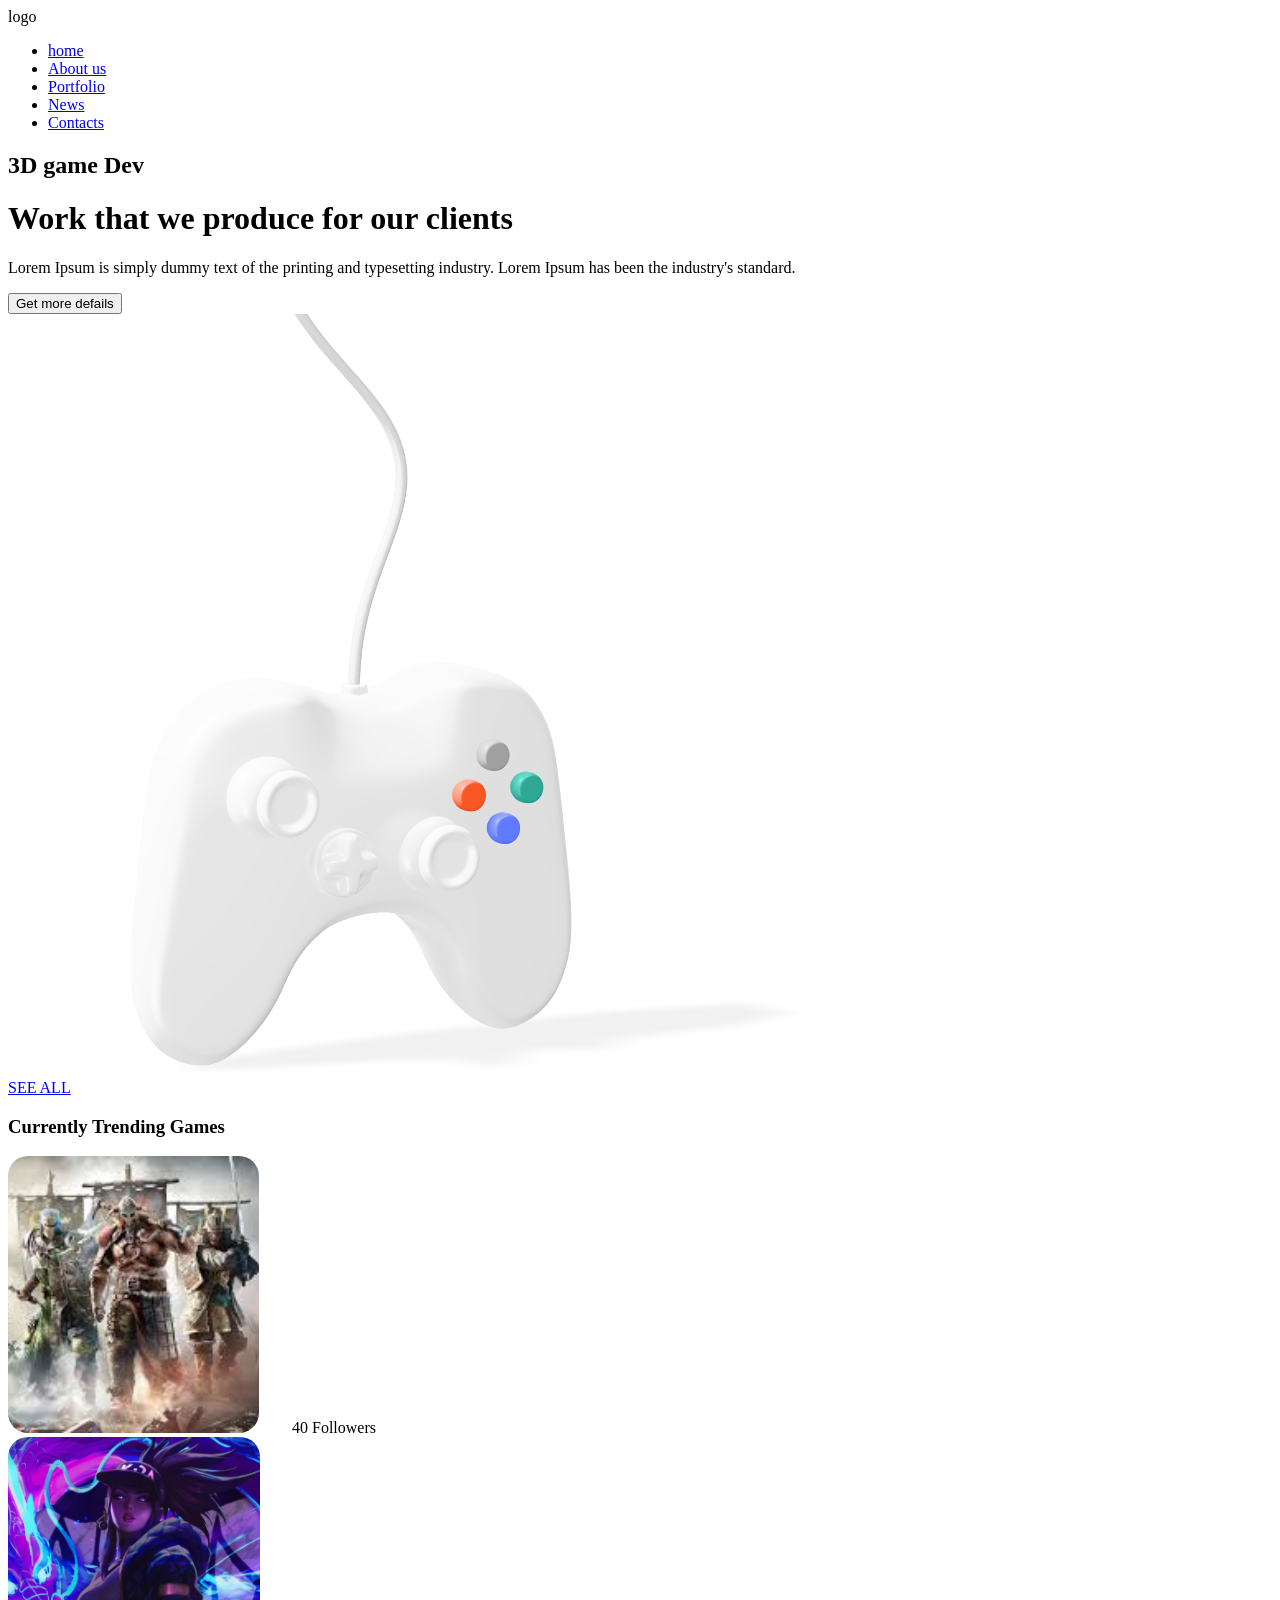
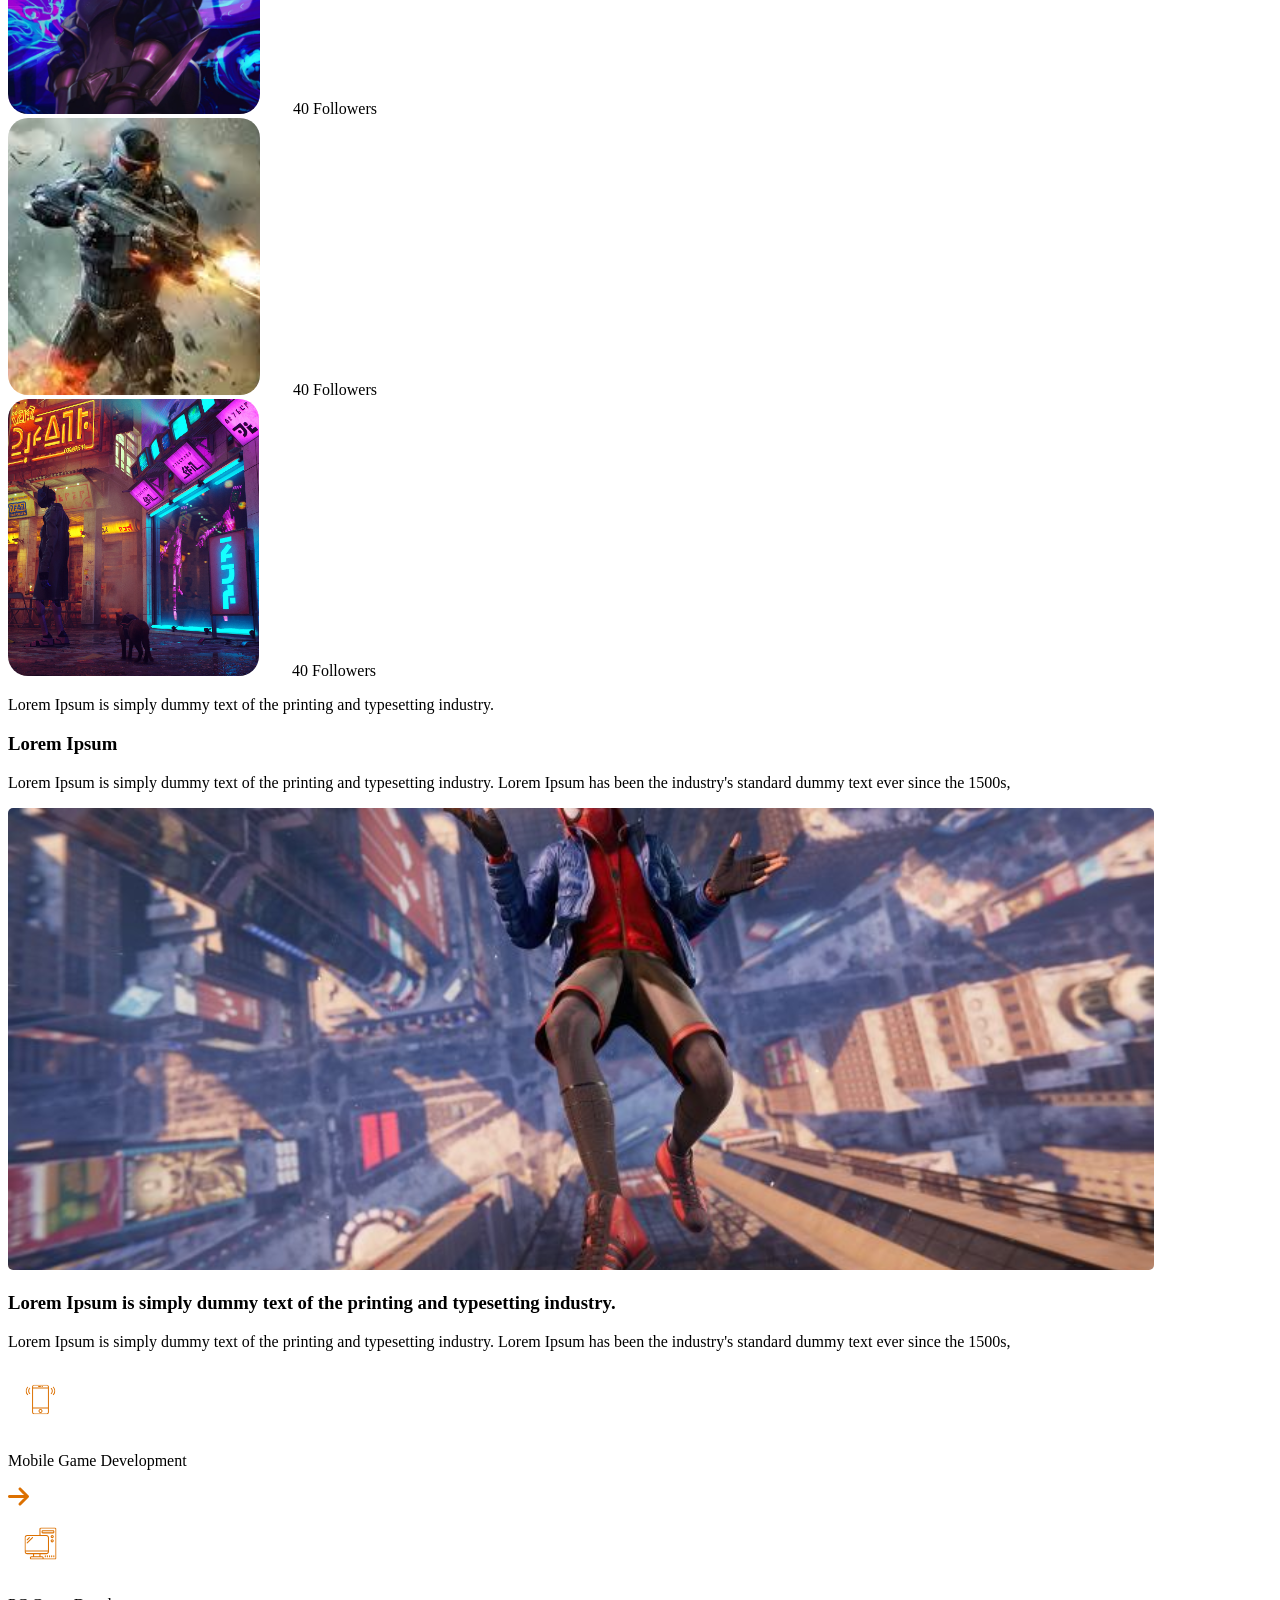
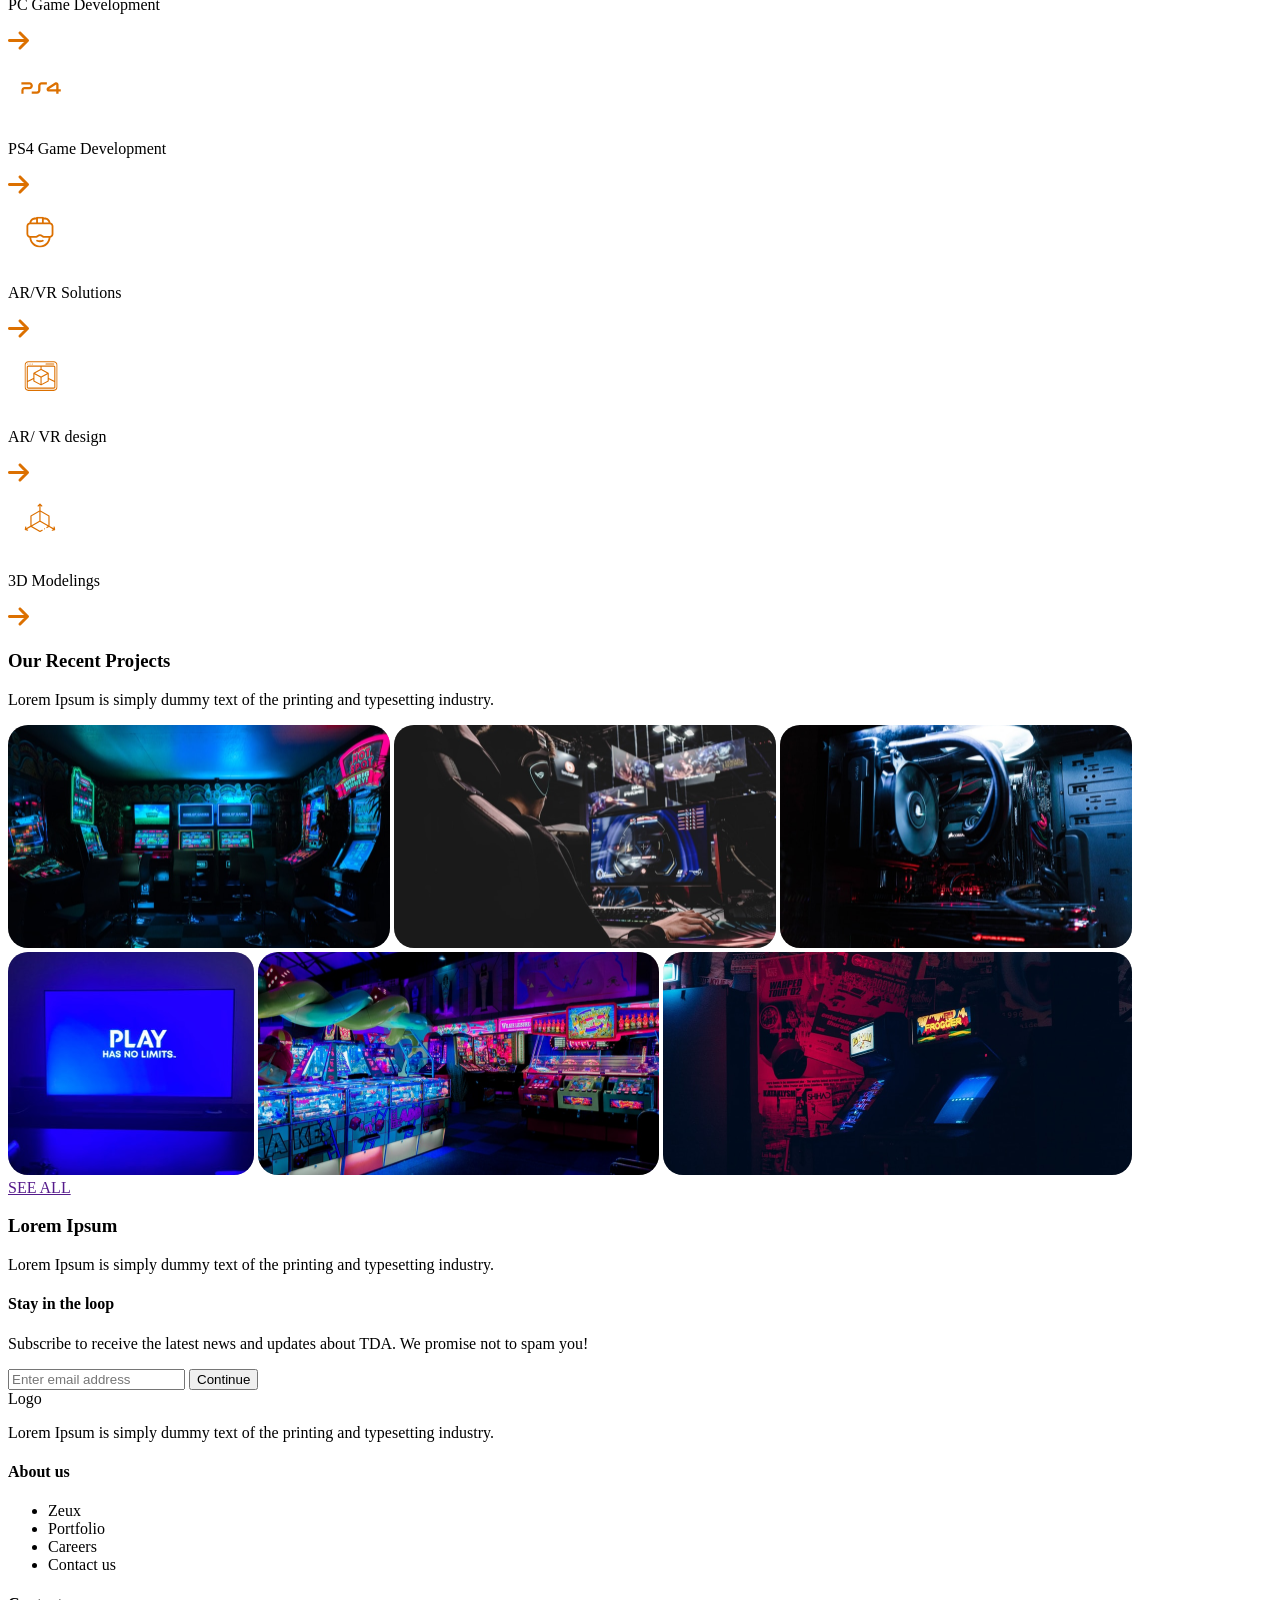
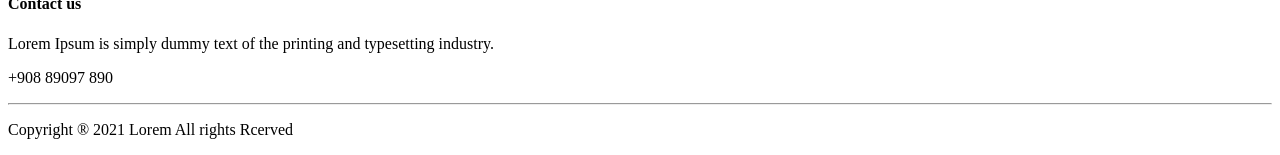
==== index.html @ cae913a5 "Initial commit" ====
<!DOCTYPE html>
<html lang="en">
<head>
    <meta charset="UTF-8">
    <meta name="viewport" content="width=device-width, initial-scale=1.0">
    <title>Game Website</title>
    <link rel="stylesheet" href="/css/main.css">
</head>

<body>
    <div class="wrapper">
        <header class="container">
            <span class="logo">logo</span>
            <nav>
                <ul>
                    <li class="active"><a href="/">home</a></li>
                    <li><a href="/about.html">About us</a></li>
                    <li><a href="#">Portfolio</a></li>    
                    <li><a href="#">News</a></li> 
                    <li class="btn"><a href="/contacts.html">Contacts</a></li>
                </ul>
            </nav>
         </header>

     <div class="hero container">
        
             <div class="hero--info">
                 <h2>3D game Dev</h2>
                 <h1>Work that we produce for our clients</h1>
                 <p>Lorem Ipsum is simply dummy text of the printing and typesetting industry. Lorem Ipsum has been the industry's standard.</p>
                 <button class="btn">Get more defails </button>                
                
            </div>
         <img src="img/joustik.svg" alt="">
         </div>

        <div class="container trending">
            <a href="#" class="see-all">SEE ALL</a>
             <h3>Currently Trending Games</h3>
            

            <div class="games">
                <div class=" blok">
                    <img src="/img/Game1.svg" alt="">
                    <span><img src="/img/fire 1.svg" alt=""> 40 Followers </span>

                </div>
                <div class=" blok">
                    <img src="/img/Game2.svg" alt="">
                    <span><img src="/img/fire 1.svg" alt=""> 40 Followers </span>

                </div>
                <div class=" blok">
                    <img src="/img/Game3.svg" alt="">
                    <span><img src="/img/fire 1.svg" alt=""> 40 Followers </span>

                </div>
                <div class=" blok">
                    <img src="/img/Game4.svg" alt="">
                    <span><img src="/img/fire 1.svg" alt=""> 40 Followers </span>

                </div>
            </div>
        </div>

     

     <div class="container big-text">
        <p> Lorem Ipsum is simply dummy text of the printing and typesetting industry.</p>
        </div>

        <div class="container bunner">
            <h3>Lorem Ipsum</h3>
            <p>Lorem Ipsum is simply dummy text of the printing and typesetting industry. Lorem Ipsum has been the industry's standard dummy text ever since the 1500s,</p>
            <img src="/img/bunner.svg" alt="">
        </div>
     

    </div>

    <div class="features">
        <div class="container">
            <h3>Lorem Ipsum is simply dummy text of the printing and typesetting industry.</h3>
            <p>Lorem Ipsum is simply dummy text of the printing and typesetting industry. Lorem Ipsum has been the industry's standard dummy text ever since the 1500s,</p>
            <div class="info">
                <div class="block">
                    <img src="/img/feature1.svg" alt="">
                    <p>Mobile Game Development</p>
                    <img src="/img/strela1.svg" class="arrow">
                </div>
                  <div class="block">
                    <img src="/img/feature2.svg" alt="">
                    <p>PC Game Development</p>
                    <img src="/img/strela1.svg"  class="arrow">
                </div>
                  <div class="block">
                    <img src="/img/feature3.svg" alt="">
                    <p>PS4 Game Development</p>
                    <img src="/img/strela1.svg"  class="arrow">
                </div>
                  <div class="block">
                    <img src="/img/feature4.svg" alt="">
                    <p>AR/VR Solutions</p>
                    <img src="/img/strela1.svg" class="arrow">
                </div>
                  <div class="block">
                    <img src="/img/featur5.svg" alt="">
                    <p>AR/ VR design</p>
                    <img src="/img/strela1.svg" class="arrow">
                </div>
                  <div class="block">
                    <img src="/img/feature6.svg" alt="">
                    <p>3D Modelings</p>
                    <img src="/img/strela1.svg"  class="arrow">
                </div>
            </div>
        </div>
    </div>

    <div class="wrapper">
        <div class="container projects">
            <h3>Our Recent Projects</h3>
            <p>Lorem Ipsum is simply dummy text of the printing and typesetting industry. </p>
            <div class="images">
                <img src="/img/Project1.svg" alt="">
                <img src="/img/Project2.svg" alt="">
                <img src="/img/Project3.svg" alt="">
            </div>
             <div class="images">
                <img src="/img/Project5.svg" alt="">
                <img src="/img/Project4.svg" alt="">
                <img src="/img/Project6.svg" alt="">
            </div>
            <a href="" class="see-all">SEE ALL</a>
        </div>
         
        <div class="container email">
            <h3>Lorem Ipsum</h3>
            <p>Lorem Ipsum is simply dummy text of the printing and typesetting industry. </p>
            <div class="block">
                <div>
                    <h4>Stay in the loop</h4>
                    <p>Subscribe to receive the latest news and updates about TDA.
We promise not to spam you! </p>

                </div>
                <div>
                    <input type="email" id="emailField" placeholder="Enter email address">
                    <button onclick="checkEmail()">Continue</button>
                </div>
            </div>
        </div>
      </div>

      <footer>
        <div class="block container">
                <div>
                    <span class="Logo">Logo</span>
                    <p>Lorem Ipsum is simply dummy text of the printing and typesetting industry. </p>
                </div>
                <div>
                    <h4>About us</h4>
                    <ul>
                        <li>Zeux</li>
                        <li>Portfolio</li>   
                        <li> Careers</li>  
                        <li>Contact us</li>
                    </ul>
                </div>
                <div>
                    <h4>Contact us</h4>
                    <p>Lorem Ipsum is simply dummy text of the printing and typesetting industry. </p>
                    <p>+908 89097 890</p>
                </div>
        </div>
        <hr>
        <p>Copyright ® 2021 Lorem All rights Rcerved</p>
      </footer>

    <script>
        function checkEmail() {
           let email = document.querySelector('#emailField').value;
            if(!email.includes('@')) alert('Нет символа @');
          else if(!email.includes('.')) alert('Нет символа .');
          else alert('Все отлично!');
        }
    </script>
</body>

</html>
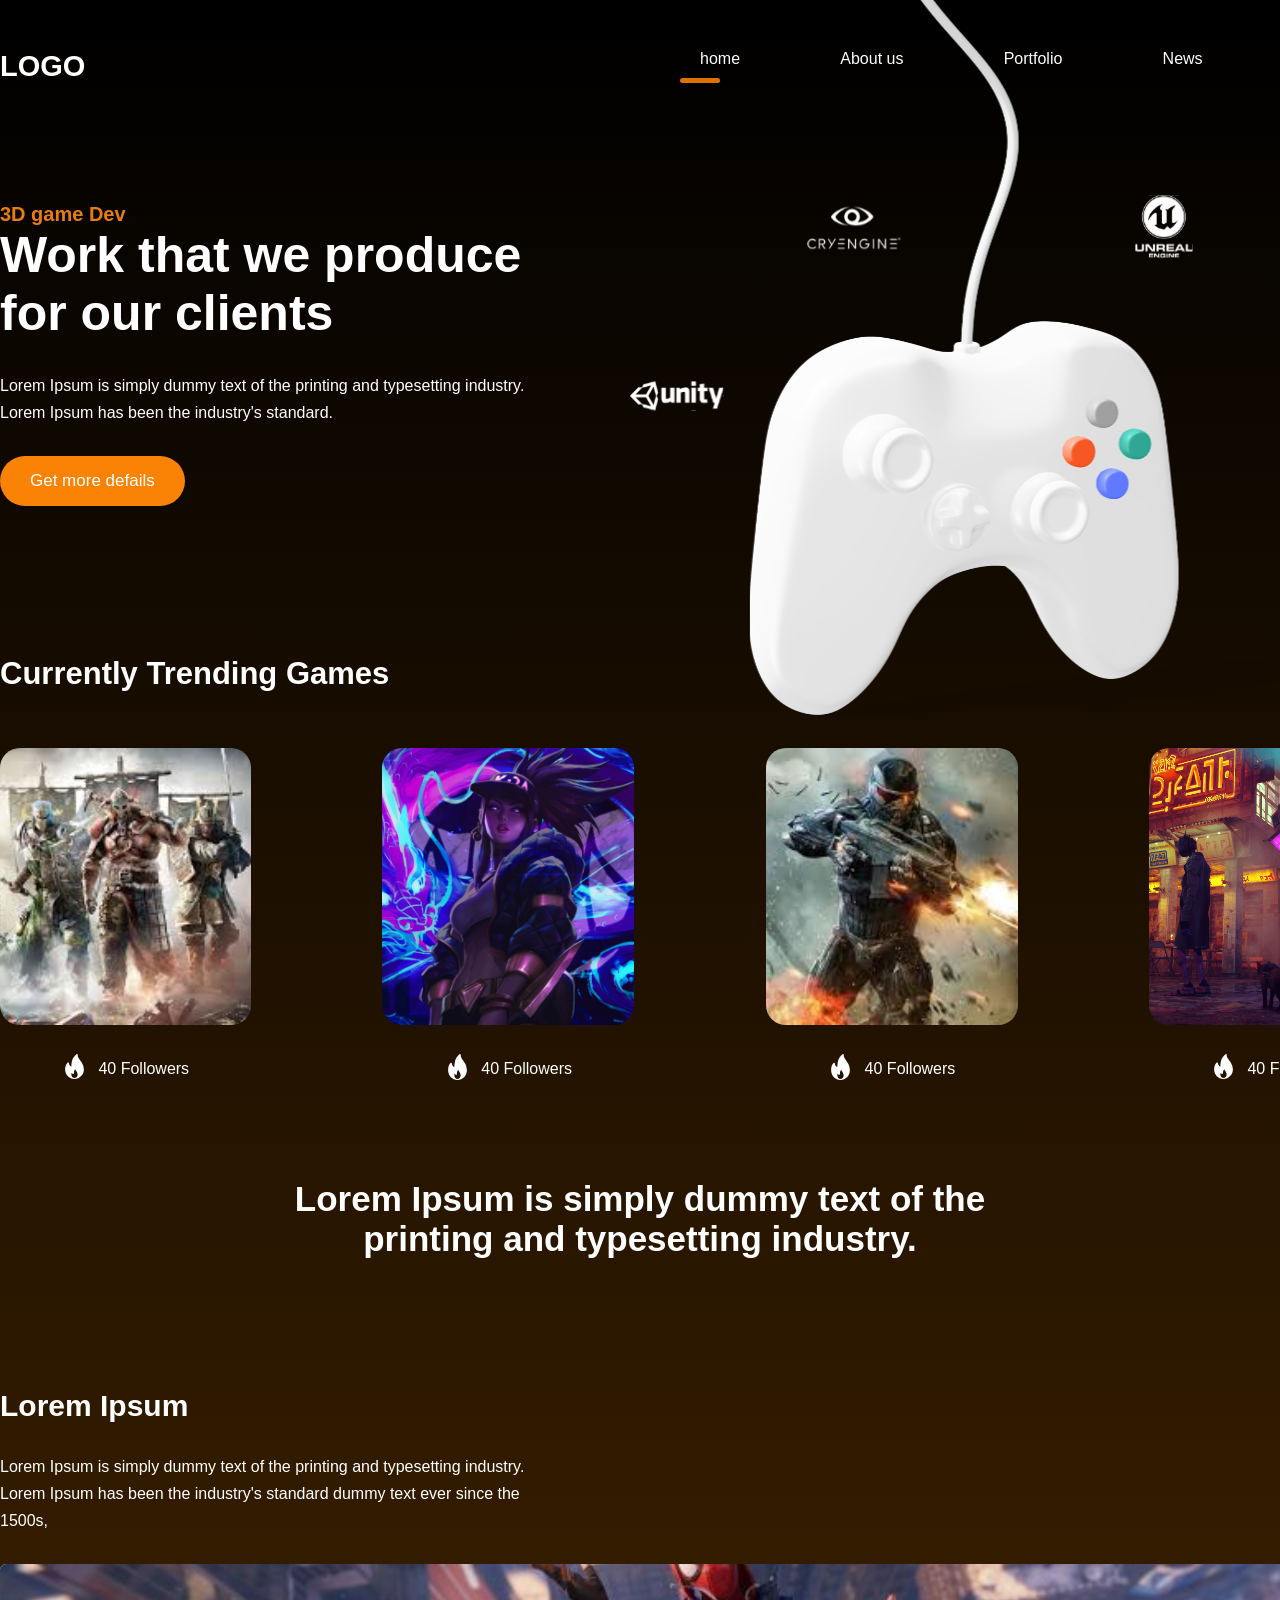
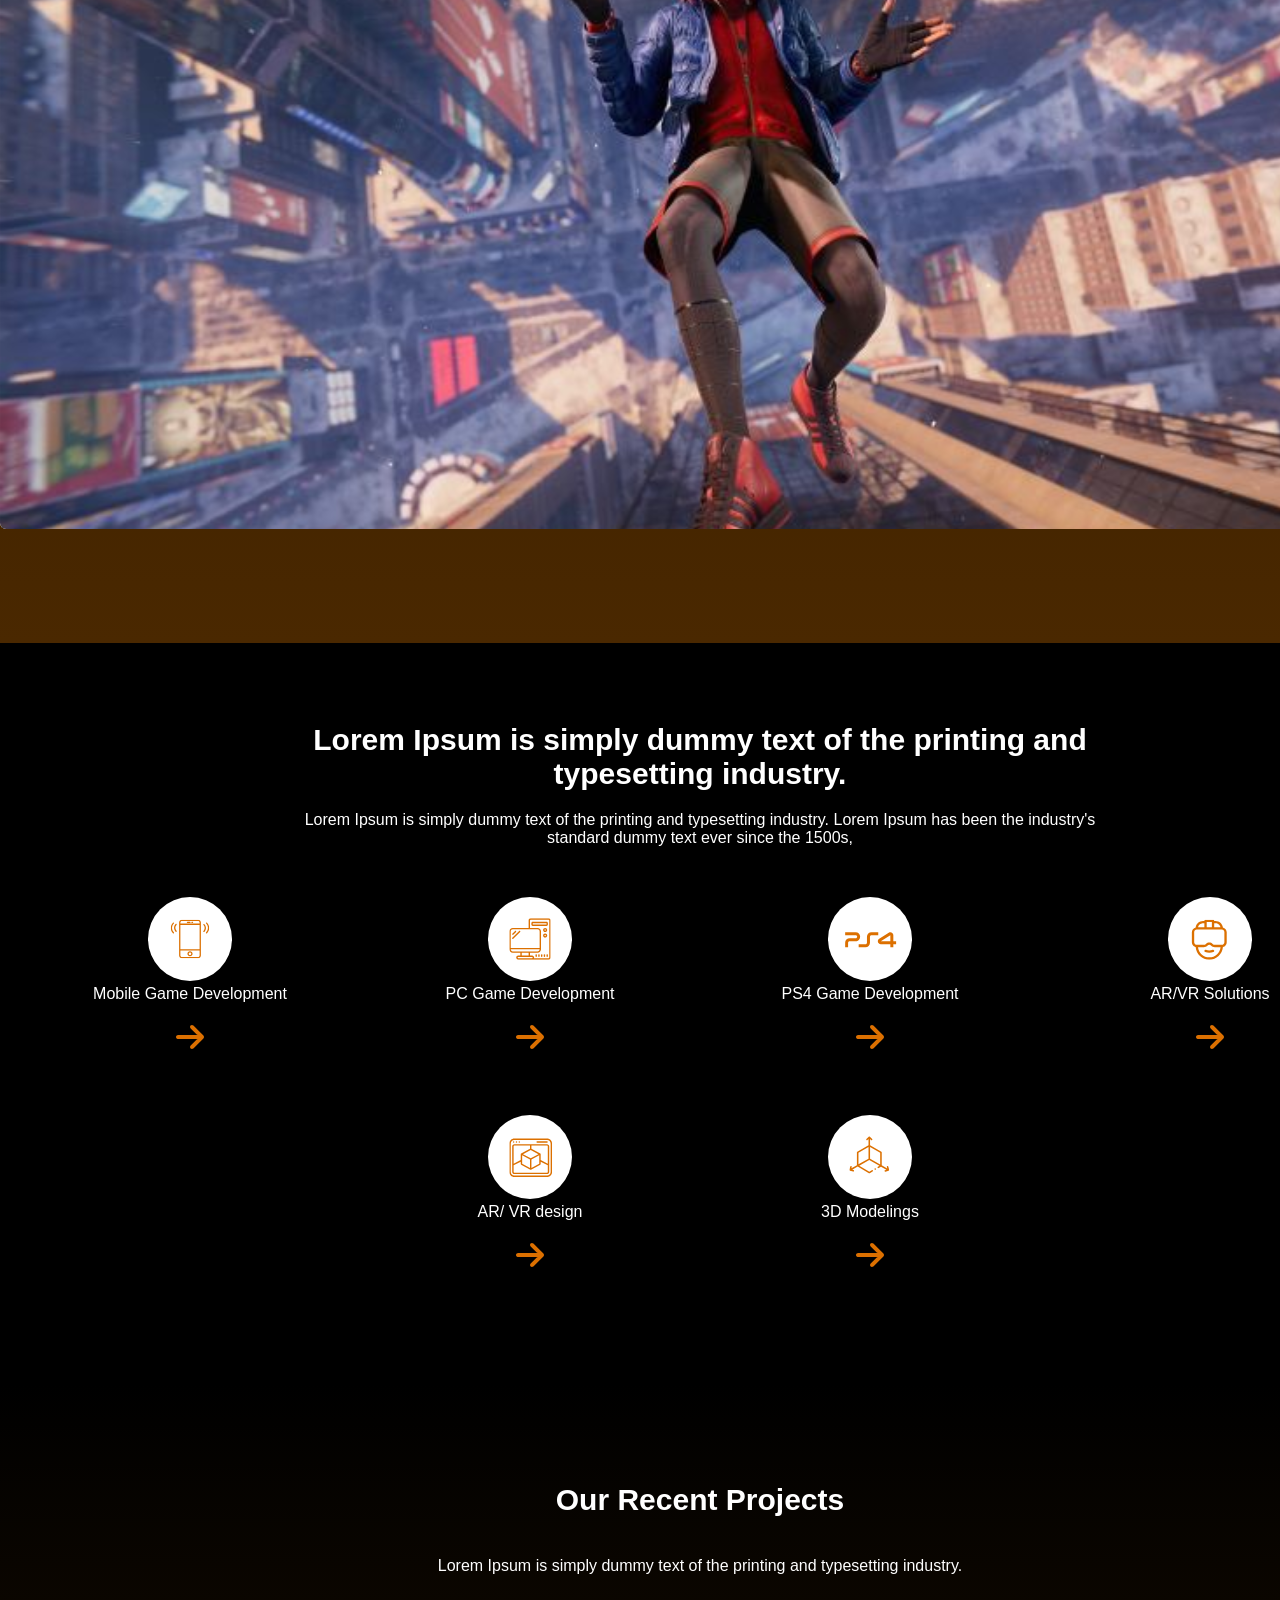
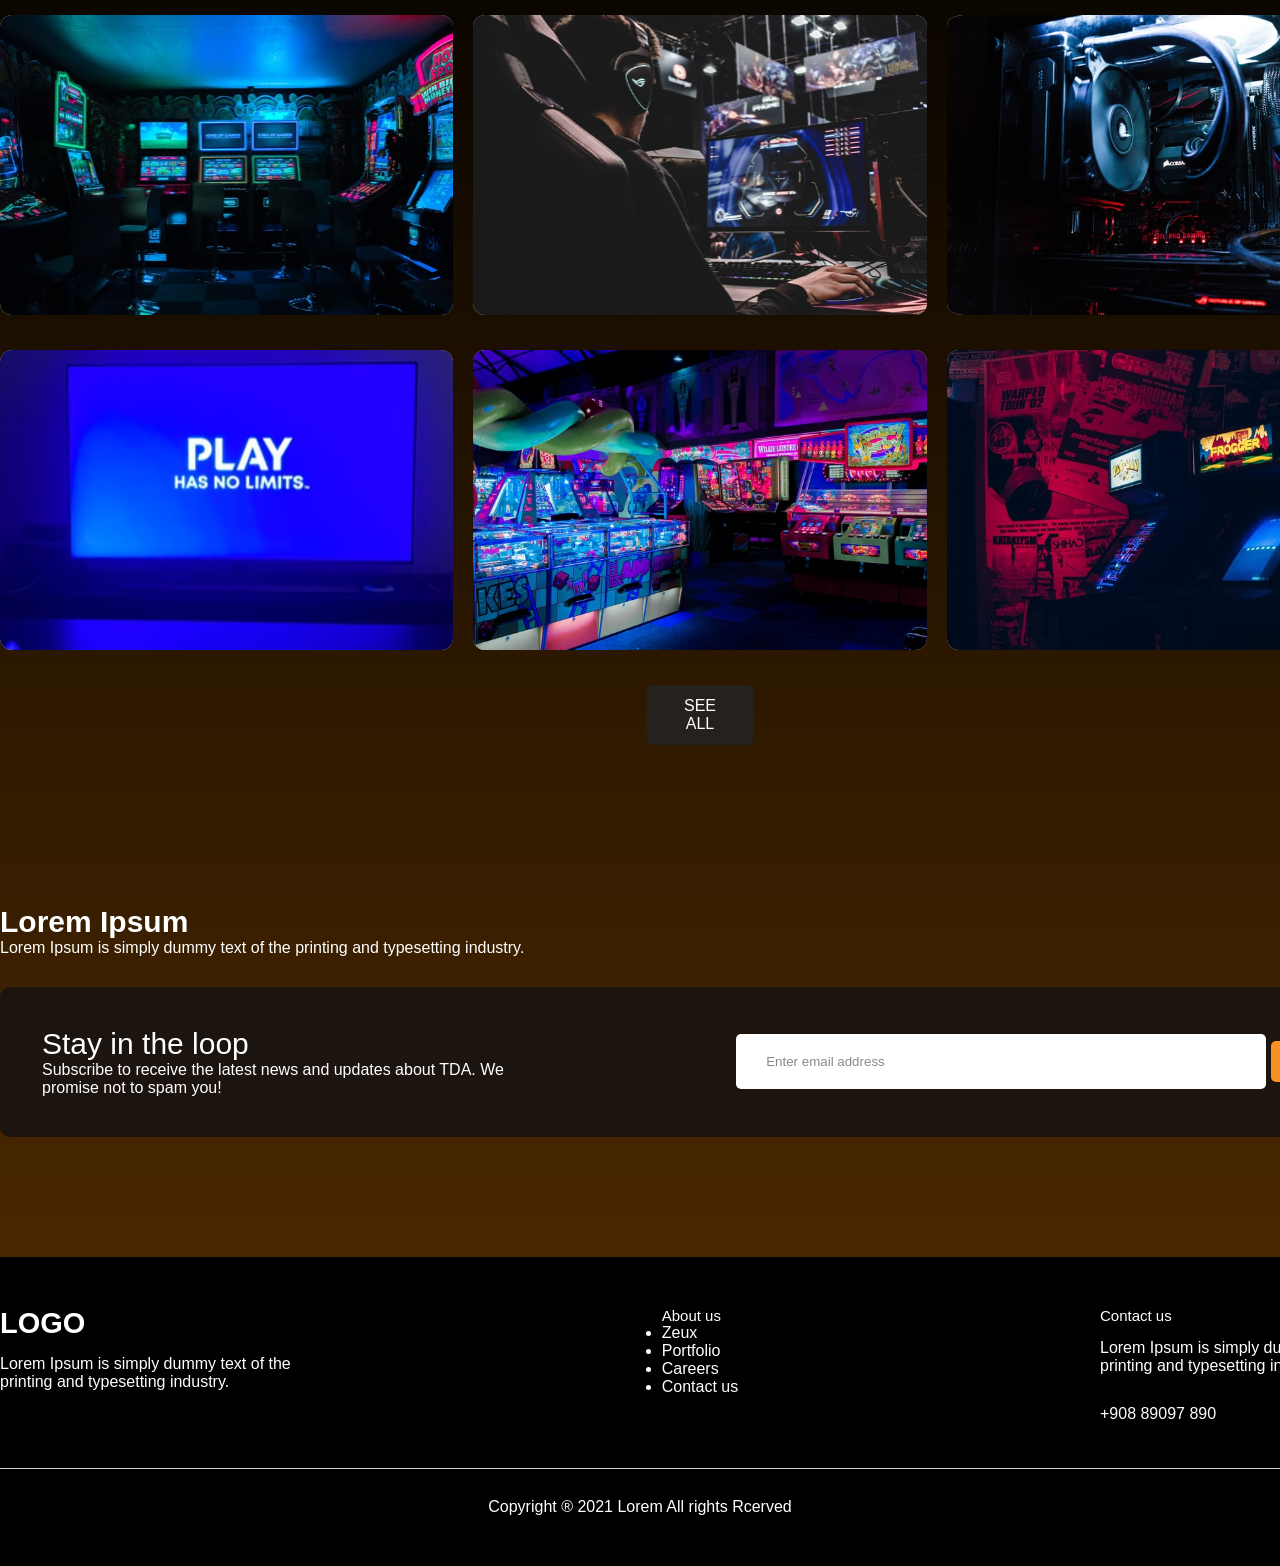
==== commit 511205a4: "Fix CSS path" ====
--- a/index.html
+++ b/index.html
@@ -4,7 +4,7 @@
     <meta charset="UTF-8">
     <meta name="viewport" content="width=device-width, initial-scale=1.0">
     <title>Game Website</title>
-    <link rel="stylesheet" href="/css/main.css">
+    <link rel="stylesheet" href="main.css">
 </head>
 
 <body>
@@ -14,10 +14,10 @@
             <nav>
                 <ul>
                     <li class="active"><a href="/">home</a></li>
-                    <li><a href="/about.html">About us</a></li>
+                    <li><a href="about.html">About us</a></li>
                     <li><a href="#">Portfolio</a></li>    
                     <li><a href="#">News</a></li> 
-                    <li class="btn"><a href="/contacts.html">Contacts</a></li>
+                    <li class="btn"><a href="contacts.html">Contacts</a></li>
                 </ul>
             </nav>
          </header>
@@ -41,23 +41,23 @@
 
             <div class="games">
                 <div class=" blok">
-                    <img src="/img/Game1.svg" alt="">
-                    <span><img src="/img/fire 1.svg" alt=""> 40 Followers </span>
+                    <img src="img/Game1.svg" alt="">
+                    <span><img src="img/fire 1.svg" alt=""> 40 Followers </span>
 
                 </div>
                 <div class=" blok">
-                    <img src="/img/Game2.svg" alt="">
-                    <span><img src="/img/fire 1.svg" alt=""> 40 Followers </span>
+                    <img src="img/Game2.svg" alt="">
+                    <span><img src="img/fire 1.svg" alt=""> 40 Followers </span>
 
                 </div>
                 <div class=" blok">
-                    <img src="/img/Game3.svg" alt="">
-                    <span><img src="/img/fire 1.svg" alt=""> 40 Followers </span>
+                    <img src="img/Game3.svg" alt="">
+                    <span><img src="img/fire 1.svg" alt=""> 40 Followers </span>
 
                 </div>
                 <div class=" blok">
-                    <img src="/img/Game4.svg" alt="">
-                    <span><img src="/img/fire 1.svg" alt=""> 40 Followers </span>
+                    <img src="img/Game4.svg" alt="">
+                    <span><img src="img/fire 1.svg" alt=""> 40 Followers </span>
 
                 </div>
             </div>
@@ -72,7 +72,7 @@
         <div class="container bunner">
             <h3>Lorem Ipsum</h3>
             <p>Lorem Ipsum is simply dummy text of the printing and typesetting industry. Lorem Ipsum has been the industry's standard dummy text ever since the 1500s,</p>
-            <img src="/img/bunner.svg" alt="">
+            <img src="img/bunner.svg" alt="">
         </div>
      
 
@@ -84,34 +84,34 @@
             <p>Lorem Ipsum is simply dummy text of the printing and typesetting industry. Lorem Ipsum has been the industry's standard dummy text ever since the 1500s,</p>
             <div class="info">
                 <div class="block">
-                    <img src="/img/feature1.svg" alt="">
+                    <img src="img/feature1.svg" alt="">
                     <p>Mobile Game Development</p>
-                    <img src="/img/strela1.svg" class="arrow">
+                    <img src="img/strela1.svg" class="arrow">
                 </div>
                   <div class="block">
-                    <img src="/img/feature2.svg" alt="">
+                    <img src="img/feature2.svg" alt="">
                     <p>PC Game Development</p>
-                    <img src="/img/strela1.svg"  class="arrow">
+                    <img src="img/strela1.svg"  class="arrow">
                 </div>
                   <div class="block">
-                    <img src="/img/feature3.svg" alt="">
+                    <img src="img/feature3.svg" alt="">
                     <p>PS4 Game Development</p>
-                    <img src="/img/strela1.svg"  class="arrow">
+                    <img src="img/strela1.svg"  class="arrow">
                 </div>
                   <div class="block">
-                    <img src="/img/feature4.svg" alt="">
+                    <img src="img/feature4.svg" alt="">
                     <p>AR/VR Solutions</p>
-                    <img src="/img/strela1.svg" class="arrow">
+                    <img src="img/strela1.svg" class="arrow">
                 </div>
                   <div class="block">
-                    <img src="/img/featur5.svg" alt="">
+                    <img src="img/featur5.svg" alt="">
                     <p>AR/ VR design</p>
-                    <img src="/img/strela1.svg" class="arrow">
+                    <img src="img/strela1.svg" class="arrow">
                 </div>
                   <div class="block">
-                    <img src="/img/feature6.svg" alt="">
+                    <img src="img/feature6.svg" alt="">
                     <p>3D Modelings</p>
-                    <img src="/img/strela1.svg"  class="arrow">
+                    <img src="img/strela1.svg"  class="arrow">
                 </div>
             </div>
         </div>
@@ -122,14 +122,14 @@
             <h3>Our Recent Projects</h3>
             <p>Lorem Ipsum is simply dummy text of the printing and typesetting industry. </p>
             <div class="images">
-                <img src="/img/Project1.svg" alt="">
-                <img src="/img/Project2.svg" alt="">
-                <img src="/img/Project3.svg" alt="">
+                <img src="img/Project1.svg" alt="">
+                <img src="img/Project2.svg" alt="">
+                <img src="img/Project3.svg" alt="">
             </div>
              <div class="images">
-                <img src="/img/Project5.svg" alt="">
-                <img src="/img/Project4.svg" alt="">
-                <img src="/img/Project6.svg" alt="">
+                <img src="img/Project5.svg" alt="">
+                <img src="img/Project4.svg" alt="">
+                <img src="img/Project6.svg" alt="">
             </div>
             <a href="" class="see-all">SEE ALL</a>
         </div>
--- a/main.css
+++ b/main.css
@@ -0,0 +1,602 @@
+@import url('https://fonts.googleapis.com/css2?family=Poppins:ital,wght@0,100;0,200;0,300;0,400;0,500;0,600;0,700;0,800;0,900;1,100;1,200;1,300;1,400;1,500;1,600;1,700;1,800;1,900&display=swap');
+
+* {
+    margin: 0;
+    padding: 0;
+}
+
+body {
+    font-family: 'Poppins', sans-serif;
+    font-weight: 400;
+    color:#fff ;
+    font-size: 16px;
+    background: #000;
+}
+
+a {
+    text-decoration: none;
+
+}
+
+img {
+    width: 55%;
+}
+
+.wrapper {
+    background: linear-gradient(180deg,rgba(0, 0, 0, 1) 0%, rgba(74, 40, 0, 1) 100%);
+    width: 100%;
+    overflow-x: hidden;
+}
+.container {
+    width: 1400px;
+    margin: 0 auto;
+}
+
+header {
+    padding: 50px 0; 
+}
+
+header .logo {
+    text-transform: uppercase;
+    font-size: 29px;
+    font-weight: 800;
+    position: relative;
+}
+
+header nav{
+    float: right;
+    width: 50%;
+}
+
+header nav ul {
+    list-style: none;
+    display: flex;
+    justify-content: space-between ;
+    z-index: 2;
+    position: relative;
+}
+
+header nav ul li {
+    display: inline-block;
+
+}
+header nav ul li a{
+    color:#fff
+}
+
+header nav ul li.active::after {
+        content: '';
+        display: block;
+        width: 40px;
+        height: 5px;
+        background-color: #DC7000 ;
+        border-radius: 10px;
+        position: relative;
+        top: 10px;
+        left: -20px;
+}
+
+header nav ul li:not(.active):not(.btn) a:hover {
+    border-bottom: 5px solid #DC7000;
+}
+
+header nav ul li.btn a {
+    background: #FA9021;
+    padding: 9px 17px;
+    border-radius: 5px;
+    transition: all 500ms ease;
+}
+
+header nav ul li.btn a:hover, 
+.email .block button:hover {
+    background: #a02604 ;
+}
+
+.hero {
+    padding-bottom: 100px;
+   position: relative;
+   z-index: 1;
+   
+}
+.hero--info {
+    width: 530px;
+    padding-top: 70px;
+}
+
+.hero--info h2{
+    color: #E87D0E;
+    font-size: 20px;
+    font-weight: 600;
+}
+
+.hero--info h1{
+    font-size: 50px;
+    font-weight: 600;
+}
+
+.hero--info p{
+    font-weight: 500;
+    line-height: 170%;
+    margin: 30px 0;
+}
+
+.hero--info .btn {
+    background-color: #FA8305;
+    color: #fff;
+    border-radius: 50px;
+    padding: 15px 30px;
+    border: 0;
+    transition: all 500ms ease;
+    font-size: 17px;
+}
+
+.hero--info .btn:hover {
+    cursor: pointer;
+    transform: scale(1.1);
+}
+
+.hero img {
+    position: absolute;
+    top: -150px;
+    right: 0;
+    
+}
+.trending {
+    padding-top: 50px;
+}
+
+.trending h3 {
+    font-weight: 600;
+    font-size: 31px;
+}
+.trending .see-all,
+ .projects .see-all {
+    color: #fff;
+    background-color: #25211D;
+    border-radius: 5px;
+    padding: 12px 23px;
+    float: right;
+    display: block;
+    transition: 500ms ease;
+}
+
+.projects .see-all {
+    float: none;
+}
+
+.trending .see-all:hover, 
+.projects .see-all:hover {
+    transform: scale(1.1);
+}
+
+.trending .games {
+    display: flex;
+   justify-content: space-between;
+    width: 100%;
+    padding: 50px 0px;
+}
+
+.trending .games span {
+    display: block;
+    text-align: center;
+    margin-top: 20px;
+
+}
+
+.trending .games img {
+    width: 100%;
+}
+
+.trending .games span img {
+    position: relative;
+    top: 5px;
+    margin-right: 7px;
+    width: 10%;
+}
+
+.big-text {
+    padding: 50px 0px;
+    font-size: 35px;
+    font-weight: 600;
+    text-align: center;
+    width: 800px;
+}
+
+.bunner {
+    padding: 80px 0px;
+}
+
+.bunner h3 {
+    font-size: 30px;
+    font-weight: 600;
+    margin-bottom: 30px;
+}
+
+.bunner p {
+    line-height: 170%;
+    margin-bottom: 30px;
+    width: 550px;
+}
+
+.bunner img {
+    width: 100%;
+    margin-bottom: 30px;
+}
+
+.features {
+    background: url('/Wow/img/ggg.png') no-repeat center center fixed;
+    background-size: cover;
+    padding: 80px 0;
+}
+
+.features h3 
+ {
+    margin-bottom: 20px;
+    text-align: center;
+    max-width: 800px;
+    margin-left: auto;
+    margin-right: auto;
+    font-size: 30px;
+}
+
+
+.features p 
+ {
+    margin-bottom: 20px;
+    text-align: center;
+    max-width: 800px;
+    margin-left: auto;
+    margin-right: auto;
+}
+
+.features .info {
+    display: flex;
+    justify-content: center;
+    flex-wrap: wrap;
+    
+
+}
+
+.features .info .block {
+    text-align: center;
+    width: 20%;
+    margin: 30px 30px;
+}
+
+.features .info .block img {
+    width: 30%;
+}
+
+
+.features .info .block img.arrow {
+     width: 10%; 
+ }
+
+.projects {
+    padding: 100px 0;
+}
+
+.projects h3 {
+    font-size: 30px;
+    text-align: center;
+}
+
+.projects p {
+    margin: 40px;
+    text-align: center;
+}
+
+.projects .images {
+  display: grid;
+  grid-template-columns: repeat(3, 1fr);
+  gap: 20px;
+  width: 100%;
+  margin-bottom: 35px;
+}
+
+.projects .images img {
+  width: 100%;
+  height: 300px;          
+  object-fit: cover;      
+  border-radius: 12px;   
+  display: block;
+}
+
+
+.projects .see-all {
+    float: none;
+    width: 60px;
+    text-align: center;
+    margin: 0 auto;
+}
+
+
+.email {
+  padding-bottom: 120px;  
+}
+
+.email h3 {
+    margin-top: 60px;
+    font-size: 30px;
+}
+
+.email .block {
+    background: #1C140F ;
+    margin-top: 30px;
+    border-radius: 10px;
+    padding: 40px 3%;
+    width: 94%;
+    display: flex;
+    justify-content: space-between;
+    align-items: center;
+}
+
+.email .block h4 {
+    font-size: 30px;
+    font-weight: 500;
+
+}
+
+.email .block p {
+    width: 500px;
+}
+
+.email .block input {
+    background:#fff;
+    outline: none;
+    border: 0;
+    border-radius: 5px;
+    width: 380px;
+      font-family: 'Poppins', sans-serif;
+    font-weight: 400;
+    padding: 20px 30px;
+    position: relative;
+
+    z-index: 1;
+    padding-right: 120px;
+}
+
+
+.email .block input::placeholder {
+    color: #898989;
+}
+
+.email .block button {
+    background: #FA9021;
+    padding: 9px 17px;
+    border-radius: 5px;
+    transition: all 500ms ease;
+}
+
+.email .block button:hover {
+    background: #a02604 ;
+}
+
+.email .block button {
+    cursor: pointer;
+    border: 0;
+    padding: 13px 17px;
+    position: relative;
+    z-index: 2;
+    color: #fff;
+}
+
+.hero-about {
+    position: relative;
+}
+
+.hero-about img {
+    position: absolute;
+    right: -150px;
+    top: 0;
+}
+
+.hero-about .info {
+    width: 500px;
+    padding: 250px 0;
+}
+
+.hero-about .info h1 {
+    margin-bottom: 15px;
+    font-size: 30px;
+}
+.hero-about .info .btn {
+    margin-top: 20px;
+}
+
+.hero-about .info .btn {
+    background-color: #FA8305;
+    color: #fff;
+    border-radius: 50px;
+    padding: 15px 30px;
+    border: 0;
+    transition: all 500ms ease;
+    font-size: 17px;
+}
+
+.hero-about .info .btn:hover {
+    cursor: pointer;
+    transform: scale(1.1);
+}
+
+.work {
+    padding: 80px 0;
+}
+
+.work h2 {
+    font-size: 25px;
+    margin-bottom: 40px;
+}
+
+.work .blocks {
+    display: flex;
+    justify-content: space-between;
+}
+
+.work .blocks .block {
+    width: 25%;
+    border-radius: 10px;
+    padding: 50px 35px;
+    background: #1C140F;
+}
+
+.work .blocks .block h3 {
+    font-size: 20px;
+    margin: 20px 0;
+
+}
+
+.work .blocks .block .badge {
+    border-radius: 7px;
+    padding: 10px 20px;
+}
+
+.work .blocks .block .badge.purple {
+    background: #560F67;
+}
+
+.work .blocks .block .badge.brown {
+    background: #31190D;
+}
+
+.work .blocks .block .badge.green {
+    background: #192A1D;
+}
+
+.hero-contacts h1 {
+    text-align: center;
+    margin-top: 70px;
+    margin-bottom: 30px;
+    font-size: 33px;
+}
+
+.hero-contacts p {
+    text-align: center ;
+}
+
+.hero-contacts img {
+    
+    width: 70%;
+    margin: 100px 200px;
+}
+
+.feetback {
+    padding: 70px 0;
+    background: #1C140F;
+}
+
+.feetback h2 {
+    text-align: center;
+    font-weight: 500;
+    font-size: 30px;
+
+}
+
+
+
+.feetback p {
+    text-align: center;
+    margin-top: 10px;
+}
+
+.feetback form {
+    margin: 80px auto;
+    width: 600px;
+}
+
+.feetback form .inline {
+    display: flex;
+    justify-content: space-between;
+
+}
+
+.feetback form .inline > div {
+    width: 100%;
+}
+
+.feetback form .label {
+    color: #4f4f4f;
+    font-size: 14px;
+}
+
+.feetback form input,
+.feetback form textarea {
+    background: #2c2420;
+    border-radius: 10px;
+    border: 0.6px solid #CECECE;
+    display: block;
+    width: 90%;
+    padding: 15px 10px;
+    outline: none;
+    color: #fff;
+    margin-top: 7px;
+    margin-bottom: 20px;
+} 
+
+.feetback form .one-Line {
+    width: 96%;
+}
+
+.feetback form textarea {
+    resize: none;
+    height: 200px;
+}
+
+.feetback form button {
+    background: #DC7000;
+    border-radius: 5px;
+    border: 0;
+    float: right;
+    cursor: pointer;
+    color: #fff;
+    padding: 15px 35px;
+    transition: all 500ms ease;
+
+}
+
+.feetback form button:hover {
+    background: #b01414;
+}
+
+footer {
+    background: #000;
+    padding: 50px 0;
+}
+
+footer .block {
+    display: flex;
+    justify-content: space-between;
+}
+
+ footer .block .Logo {
+    text-transform: uppercase;
+    font-size: 29px;
+    font-weight: 800;
+    position: relative;
+}
+
+footer .block p {
+    width: 300px;
+    padding: 15px 0;
+}
+
+footer .block h4 {
+    font-weight: 500;
+    font-size: 15px;
+}
+
+footer.block ul li {
+    margin-top: 7px ;
+    opacity: 0.8;
+}
+
+footer hr {
+    margin: 30px 0;
+    border: 0;
+    height: 0.6px;
+    background: #ccc;
+}
+
+footer > p {
+    text-align: center;
+}
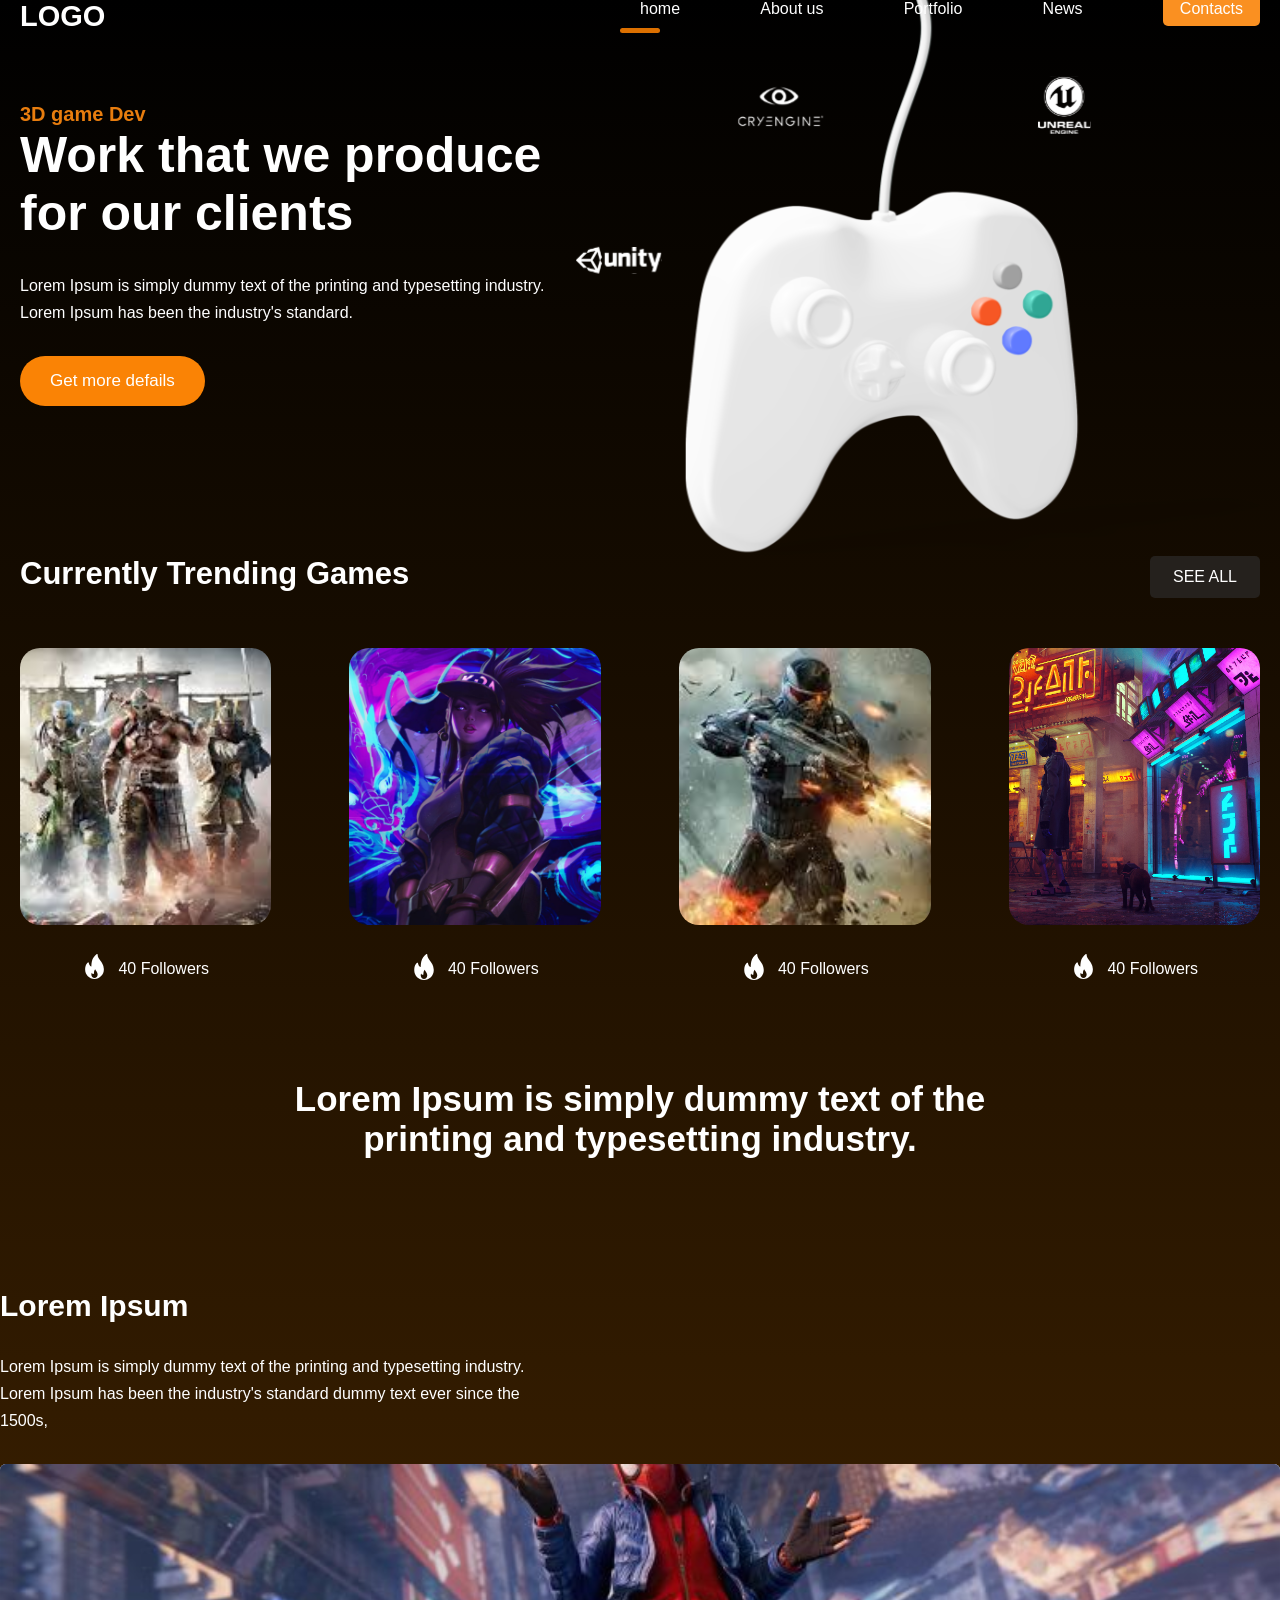
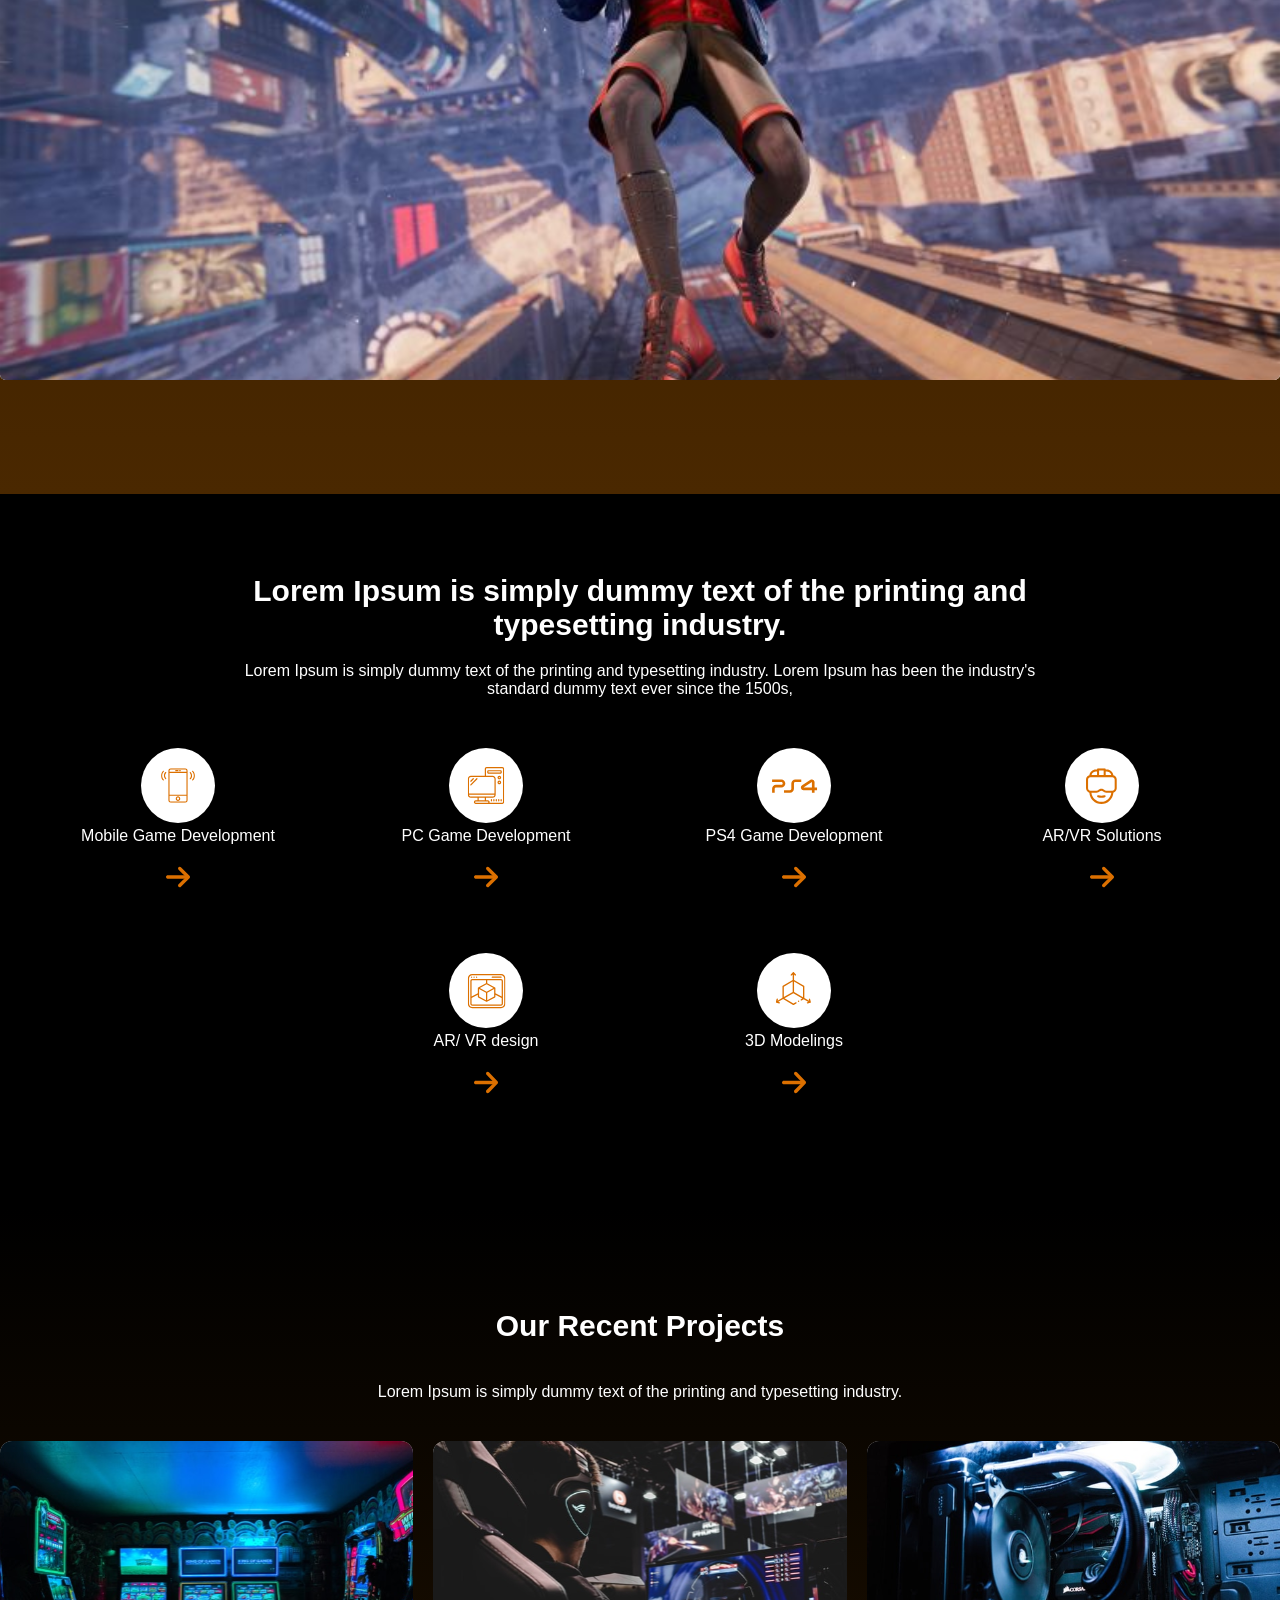
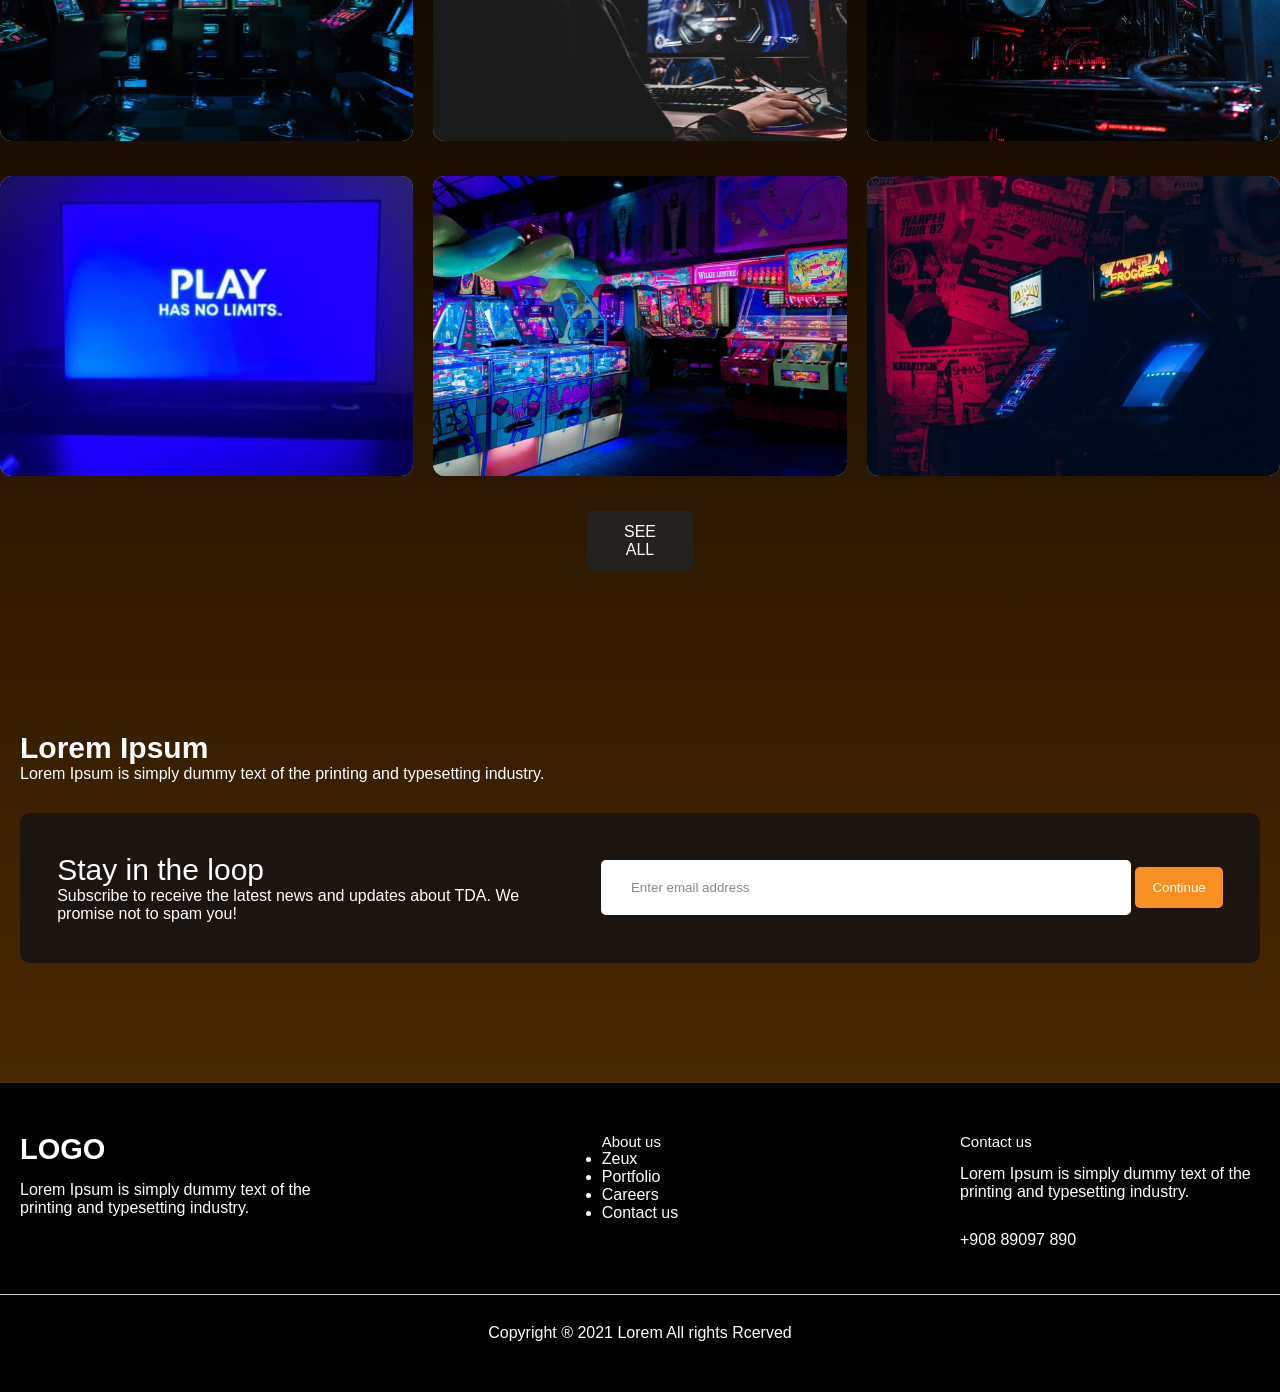
==== commit dc344381: "Fix bug css" ====
--- a/index.html
+++ b/index.html
@@ -4,7 +4,7 @@
     <meta charset="UTF-8">
     <meta name="viewport" content="width=device-width, initial-scale=1.0">
     <title>Game Website</title>
-    <link rel="stylesheet" href="main.css">
+    <link rel="stylesheet" href="css/Main.css">
 </head>
 
 <body>
@@ -13,7 +13,7 @@
             <span class="logo">logo</span>
             <nav>
                 <ul>
-                    <li class="active"><a href="/">home</a></li>
+                    <li class="active"><a href="index.html">home</a></li>
                     <li><a href="about.html">About us</a></li>
                     <li><a href="#">Portfolio</a></li>    
                     <li><a href="#">News</a></li> 
--- a/css/Main.css
+++ b/css/Main.css
@@ -0,0 +1,605 @@
+@import url('https://fonts.googleapis.com/css2?family=Poppins:ital,wght@0,100;0,200;0,300;0,400;0,500;0,600;0,700;0,800;0,900;1,100;1,200;1,300;1,400;1,500;1,600;1,700;1,800;1,900&display=swap');
+
+* {
+    margin: 0;
+    padding: 0;
+}
+
+body {
+    font-family: 'Poppins', sans-serif;
+    font-weight: 400;
+    color:#fff ;
+    font-size: 16px;
+    background: #000;
+}
+
+a {
+    text-decoration: none;
+
+}
+
+img {
+    width: 55%;
+}
+
+.wrapper {
+    background: linear-gradient(180deg,rgba(0, 0, 0, 1) 0%, rgba(74, 40, 0, 1) 100%);
+    width: 100%;
+    overflow-x: hidden;
+}
+.container {
+    max-width: 1400px;
+    width: 100%;
+    margin: 0 auto;
+    padding: 0 20px;
+    box-sizing: border-box;
+}
+
+header {
+    padding: 50px 0; 
+}
+
+header .logo {
+    text-transform: uppercase;
+    font-size: 29px;
+    font-weight: 800;
+    position: relative;
+}
+
+header nav{
+    float: right;
+    width: 50%;
+}
+
+header nav ul {
+    list-style: none;
+    display: flex;
+    justify-content: space-between ;
+    z-index: 2;
+    position: relative;
+}
+
+header nav ul li {
+    display: inline-block;
+
+}
+header nav ul li a{
+    color:#fff
+}
+
+header nav ul li.active::after {
+        content: '';
+        display: block;
+        width: 40px;
+        height: 5px;
+        background-color: #DC7000 ;
+        border-radius: 10px;
+        position: relative;
+        top: 10px;
+        left: -20px;
+}
+
+header nav ul li:not(.active):not(.btn) a:hover {
+    border-bottom: 5px solid #DC7000;
+}
+
+header nav ul li.btn a {
+    background: #FA9021;
+    padding: 9px 17px;
+    border-radius: 5px;
+    transition: all 500ms ease;
+}
+
+header nav ul li.btn a:hover, 
+.email .block button:hover {
+    background: #a02604 ;
+}
+
+.hero {
+    padding-bottom: 100px;
+   position: relative;
+   z-index: 1;
+   
+}
+.hero--info {
+    width: 530px;
+    padding-top: 70px;
+}
+
+.hero--info h2{
+    color: #E87D0E;
+    font-size: 20px;
+    font-weight: 600;
+}
+
+.hero--info h1{
+    font-size: 50px;
+    font-weight: 600;
+}
+
+.hero--info p{
+    font-weight: 500;
+    line-height: 170%;
+    margin: 30px 0;
+}
+
+.hero--info .btn {
+    background-color: #FA8305;
+    color: #fff;
+    border-radius: 50px;
+    padding: 15px 30px;
+    border: 0;
+    transition: all 500ms ease;
+    font-size: 17px;
+}
+
+.hero--info .btn:hover {
+    cursor: pointer;
+    transform: scale(1.1);
+}
+
+.hero img {
+    position: absolute;
+    top: -150px;
+    right: 0;
+    
+}
+.trending {
+    padding-top: 50px;
+}
+
+.trending h3 {
+    font-weight: 600;
+    font-size: 31px;
+}
+.trending .see-all,
+ .projects .see-all {
+    color: #fff;
+    background-color: #25211D;
+    border-radius: 5px;
+    padding: 12px 23px;
+    float: right;
+    display: block;
+    transition: 500ms ease;
+}
+
+.projects .see-all {
+    float: none;
+}
+
+.trending .see-all:hover, 
+.projects .see-all:hover {
+    transform: scale(1.1);
+}
+
+.trending .games {
+    display: flex;
+   justify-content: space-between;
+    width: 100%;
+    padding: 50px 0px;
+}
+
+.trending .games span {
+    display: block;
+    text-align: center;
+    margin-top: 20px;
+
+}
+
+.trending .games img {
+    width: 100%;
+}
+
+.trending .games span img {
+    position: relative;
+    top: 5px;
+    margin-right: 7px;
+    width: 10%;
+}
+
+.big-text {
+    padding: 50px 0px;
+    font-size: 35px;
+    font-weight: 600;
+    text-align: center;
+    width: 800px;
+}
+
+.bunner {
+    padding: 80px 0px;
+}
+
+.bunner h3 {
+    font-size: 30px;
+    font-weight: 600;
+    margin-bottom: 30px;
+}
+
+.bunner p {
+    line-height: 170%;
+    margin-bottom: 30px;
+    width: 550px;
+}
+
+.bunner img {
+    width: 100%;
+    margin-bottom: 30px;
+}
+
+.features {
+    background: url('/Wow/img/ggg.png') no-repeat center center fixed;
+    background-size: cover;
+    padding: 80px 0;
+}
+
+.features h3 
+ {
+    margin-bottom: 20px;
+    text-align: center;
+    max-width: 800px;
+    margin-left: auto;
+    margin-right: auto;
+    font-size: 30px;
+}
+
+
+.features p 
+ {
+    margin-bottom: 20px;
+    text-align: center;
+    max-width: 800px;
+    margin-left: auto;
+    margin-right: auto;
+}
+
+.features .info {
+    display: flex;
+    justify-content: center;
+    flex-wrap: wrap;
+    
+
+}
+
+.features .info .block {
+    text-align: center;
+    width: 20%;
+    margin: 30px 30px;
+}
+
+.features .info .block img {
+    width: 30%;
+}
+
+
+.features .info .block img.arrow {
+     width: 10%; 
+ }
+
+.projects {
+    padding: 100px 0;
+}
+
+.projects h3 {
+    font-size: 30px;
+    text-align: center;
+}
+
+.projects p {
+    margin: 40px;
+    text-align: center;
+}
+
+.projects .images {
+  display: grid;
+  grid-template-columns: repeat(3, 1fr);
+  gap: 20px;
+  width: 100%;
+  margin-bottom: 35px;
+}
+
+.projects .images img {
+  width: 100%;
+  height: 300px;          
+  object-fit: cover;      
+  border-radius: 12px;   
+  display: block;
+}
+
+
+.projects .see-all {
+    float: none;
+    width: 60px;
+    text-align: center;
+    margin: 0 auto;
+}
+
+
+.email {
+  padding-bottom: 120px;  
+}
+
+.email h3 {
+    margin-top: 60px;
+    font-size: 30px;
+}
+
+.email .block {
+    background: #1C140F ;
+    margin-top: 30px;
+    border-radius: 10px;
+    padding: 40px 3%;
+    width: 94%;
+    display: flex;
+    justify-content: space-between;
+    align-items: center;
+}
+
+.email .block h4 {
+    font-size: 30px;
+    font-weight: 500;
+
+}
+
+.email .block p {
+    width: 500px;
+}
+
+.email .block input {
+    background:#fff;
+    outline: none;
+    border: 0;
+    border-radius: 5px;
+    width: 380px;
+      font-family: 'Poppins', sans-serif;
+    font-weight: 400;
+    padding: 20px 30px;
+    position: relative;
+
+    z-index: 1;
+    padding-right: 120px;
+}
+
+
+.email .block input::placeholder {
+    color: #898989;
+}
+
+.email .block button {
+    background: #FA9021;
+    padding: 9px 17px;
+    border-radius: 5px;
+    transition: all 500ms ease;
+}
+
+.email .block button:hover {
+    background: #a02604 ;
+}
+
+.email .block button {
+    cursor: pointer;
+    border: 0;
+    padding: 13px 17px;
+    position: relative;
+    z-index: 2;
+    color: #fff;
+}
+
+.hero-about {
+    position: relative;
+}
+
+.hero-about img {
+    position: absolute;
+    right: -150px;
+    top: 0;
+}
+
+.hero-about .info {
+    width: 500px;
+    padding: 250px 0;
+}
+
+.hero-about .info h1 {
+    margin-bottom: 15px;
+    font-size: 30px;
+}
+.hero-about .info .btn {
+    margin-top: 20px;
+}
+
+.hero-about .info .btn {
+    background-color: #FA8305;
+    color: #fff;
+    border-radius: 50px;
+    padding: 15px 30px;
+    border: 0;
+    transition: all 500ms ease;
+    font-size: 17px;
+}
+
+.hero-about .info .btn:hover {
+    cursor: pointer;
+    transform: scale(1.1);
+}
+
+.work {
+    padding: 80px 0;
+}
+
+.work h2 {
+    font-size: 25px;
+    margin-bottom: 40px;
+}
+
+.work .blocks {
+    display: flex;
+    justify-content: space-between;
+}
+
+.work .blocks .block {
+    width: 25%;
+    border-radius: 10px;
+    padding: 50px 35px;
+    background: #1C140F;
+}
+
+.work .blocks .block h3 {
+    font-size: 20px;
+    margin: 20px 0;
+
+}
+
+.work .blocks .block .badge {
+    border-radius: 7px;
+    padding: 10px 20px;
+}
+
+.work .blocks .block .badge.purple {
+    background: #560F67;
+}
+
+.work .blocks .block .badge.brown {
+    background: #31190D;
+}
+
+.work .blocks .block .badge.green {
+    background: #192A1D;
+}
+
+.hero-contacts h1 {
+    text-align: center;
+    margin-top: 70px;
+    margin-bottom: 30px;
+    font-size: 33px;
+}
+
+.hero-contacts p {
+    text-align: center ;
+}
+
+.hero-contacts img {
+    
+    width: 70%;
+    margin: 100px 200px;
+}
+
+.feetback {
+    padding: 70px 0;
+    background: #1C140F;
+}
+
+.feetback h2 {
+    text-align: center;
+    font-weight: 500;
+    font-size: 30px;
+
+}
+
+
+
+.feetback p {
+    text-align: center;
+    margin-top: 10px;
+}
+
+.feetback form {
+    margin: 80px auto;
+    width: 600px;
+}
+
+.feetback form .inline {
+    display: flex;
+    justify-content: space-between;
+
+}
+
+.feetback form .inline > div {
+    width: 100%;
+}
+
+.feetback form .label {
+    color: #4f4f4f;
+    font-size: 14px;
+}
+
+.feetback form input,
+.feetback form textarea {
+    background: #2c2420;
+    border-radius: 10px;
+    border: 0.6px solid #CECECE;
+    display: block;
+    width: 90%;
+    padding: 15px 10px;
+    outline: none;
+    color: #fff;
+    margin-top: 7px;
+    margin-bottom: 20px;
+} 
+
+.feetback form .one-Line {
+    width: 96%;
+}
+
+.feetback form textarea {
+    resize: none;
+    height: 200px;
+}
+
+.feetback form button {
+    background: #DC7000;
+    border-radius: 5px;
+    border: 0;
+    float: right;
+    cursor: pointer;
+    color: #fff;
+    padding: 15px 35px;
+    transition: all 500ms ease;
+
+}
+
+.feetback form button:hover {
+    background: #b01414;
+}
+
+footer {
+    background: #000;
+    padding: 50px 0;
+}
+
+footer .block {
+    display: flex;
+    justify-content: space-between;
+}
+
+ footer .block .Logo {
+    text-transform: uppercase;
+    font-size: 29px;
+    font-weight: 800;
+    position: relative;
+}
+
+footer .block p {
+    width: 300px;
+    padding: 15px 0;
+}
+
+footer .block h4 {
+    font-weight: 500;
+    font-size: 15px;
+}
+
+footer.block ul li {
+    margin-top: 7px ;
+    opacity: 0.8;
+}
+
+footer hr {
+    margin: 30px 0;
+    border: 0;
+    height: 0.6px;
+    background: #ccc;
+}
+
+footer > p {
+    text-align: center;
+}
